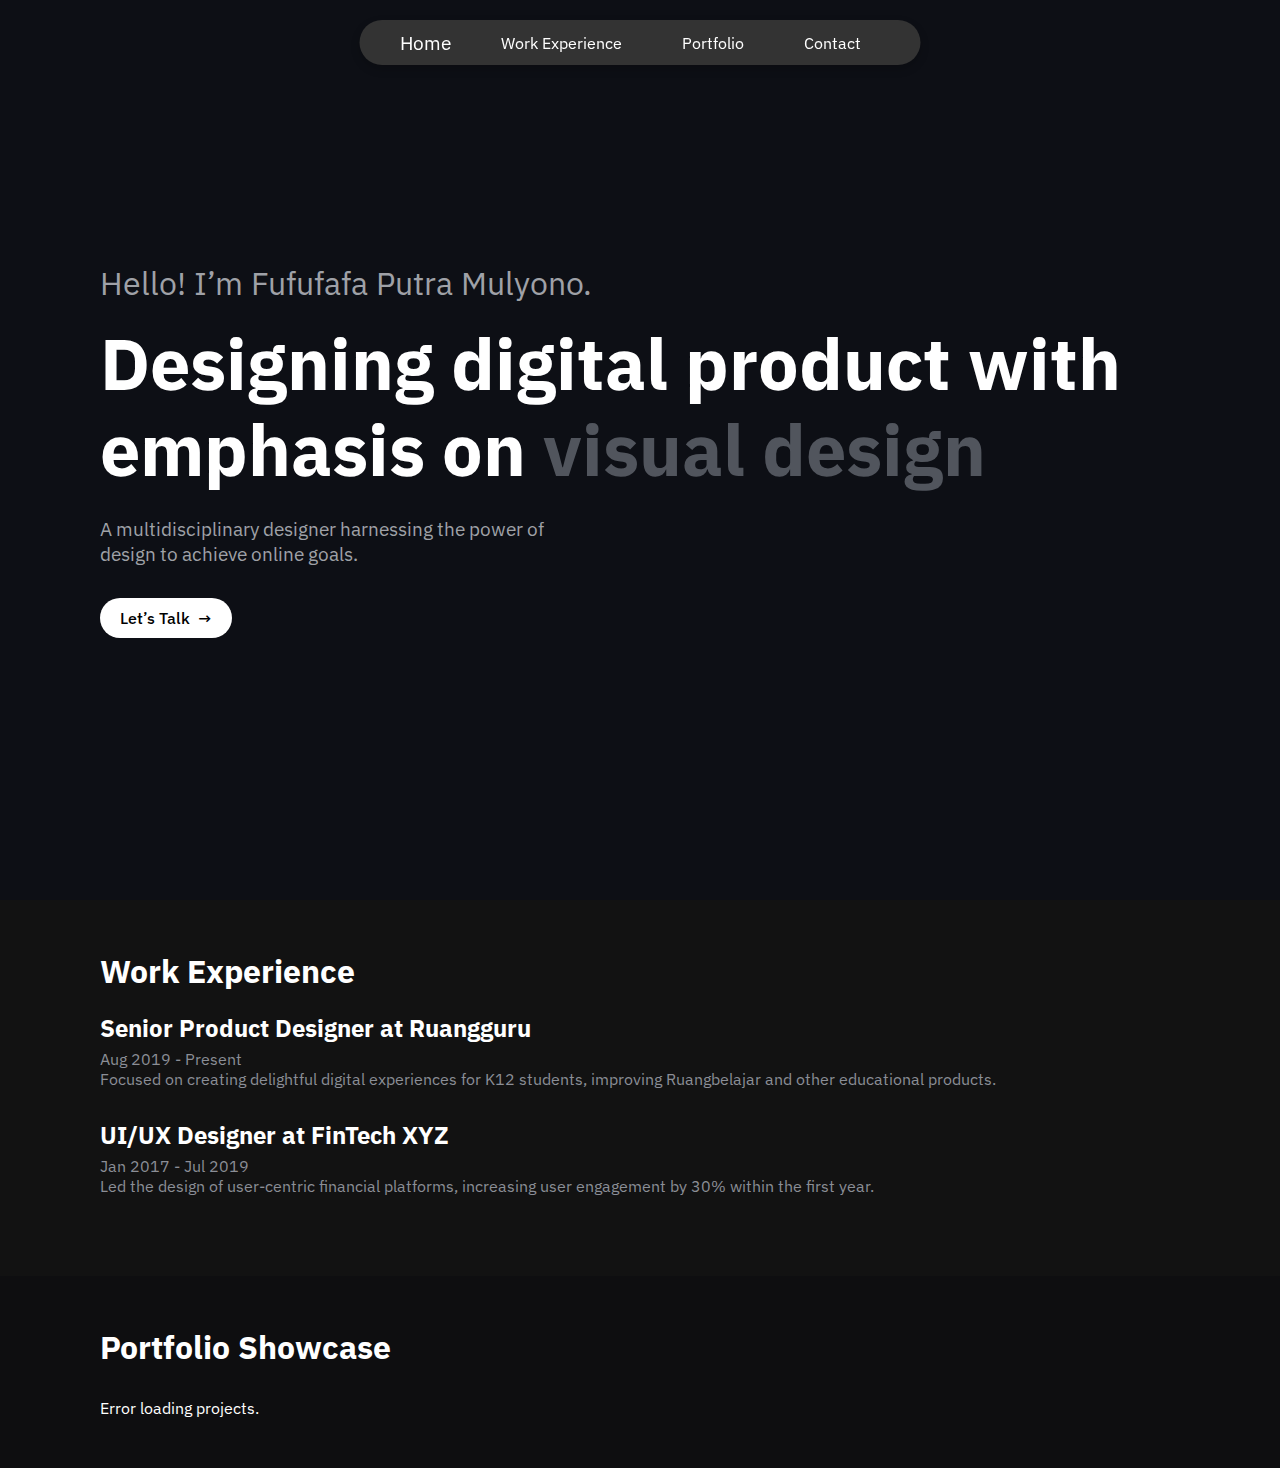
==== index.html @ 385e6059 "Restyle section" ====
<!DOCTYPE html>
<html lang="en">
<head>
    <meta charset="UTF-8">
    <meta name="viewport" content="width=device-width, initial-scale=1.0">
    <title>Designer Oligarki</title>
    <link rel="preconnect" href="https://fonts.googleapis.com">
    <link rel="preconnect" href="https://fonts.gstatic.com" crossorigin>
    <link href="https://fonts.googleapis.com/css2?family=IBM+Plex+Sans:wght@100;200;300;400;500;600;700&display=swap" rel="stylesheet">
    <link rel="stylesheet" href="style.css">
</head>
<body>
    <!-- Navbar -->
    <header>
        <nav class="navbar">
            <div class="logo">
                <a href="#hero" class="home-link">Home</a>
            </div>
            <ul class="nav-links">
                <li><a href="#work-experience">Work Experience</a></li>
                <li><a href="#portfolio">Portfolio</a></li>
                <li><a href="#contact">Contact</a></li>
            </ul>
        </nav>
    </header>
    <!-- Hero Section -->
    <section class="hero">
        <div class="hero-content">
            <h1>Hello! I’m Fufufafa Putra Mulyono.</h1> <!-- Ganti dengan nama kamu -->
            <h2>Designing digital product with emphasis on <span>visual design</span></h2>
            <p>A multidisciplinary designer harnessing the power of design to achieve online goals.</p>
            <a href="#contact" class="btn">Let’s Talk <span>→</span></a>
        </div>
    </section>

    <!-- Work Experience Section -->
    <section id="work-experience" class="work-experience">
        <h2>Work Experience</h2>
        <div class="experience">
            <h3>Senior Product Designer at Ruangguru</h3>
            <p>Aug 2019 - Present</p>
            <p>Focused on creating delightful digital experiences for K12 students, improving Ruangbelajar and other educational products.</p>
        </div>
        <div class="experience">
            <h3>UI/UX Designer at FinTech XYZ</h3>
            <p>Jan 2017 - Jul 2019</p>
            <p>Led the design of user-centric financial platforms, increasing user engagement by 30% within the first year.</p>
        </div>
    </section>

    <!-- Portfolio Showcase Section -->
    <section id="portfolio" class="portfolio">
        <h2>Portfolio Showcase</h2>
        <div id="portfolio-items" class="portfolio-items">
            <p>Loading projects...</p>
        </div>
    </section>

    <script src="script.js"></script>
</body>
</html>
---- style.css ----
* {
    margin: 0;
    padding: 0;
    box-sizing: border-box;
}

body {
    font-family: 'IBM Plex Sans', sans-serif;
    background-color: #0e0e10;
    color: #fff;
    overflow-x: hidden;
}

/* Hero Section */
.hero {
    height: 100vh;
    display: flex;
    justify-content: center;
    align-items: center;
    text-align: left;
    padding: 0 100px;
    background-color: #0d0f15; /* Background warna solid */
    position: relative;
    overflow: hidden; /* Pastikan tidak ada overflow yang tidak perlu */
}

.hero-content {
    max-width: 1200px;
    z-index: 1;
}

.hero-content h1 {
    font-size: 2rem; /* Ukuran teks yang lebih kecil */
    color: #9fa1a7;  /* Warna abu-abu terang untuk teks "Hello! I’m Ivan." */
    font-weight: 400;
    margin-bottom: 1rem;
}

.hero-content h2 {
    font-size: 4.5rem; /* Ukuran besar untuk judul utama */
    font-weight: 700;
    margin-bottom: 1.5rem;
    line-height: 1.2;
    color: #ffffff; /* Warna putih untuk judul utama */
}

.hero-content h2 span {
    color: #51555d; /* Warna abu-abu gelap untuk bagian "visual design" */
}

.hero-content p {
    font-size: 1.2rem;
    color: #9fa1a7; /* Warna abu-abu terang untuk deskripsi */
    margin-bottom: 2rem;
    max-width: 500px;
}

.hero-content .btn {
    padding: 10px 20px;
    background-color: #fff;
    color: #000;
    border-radius: 50px;
    display: inline-flex;
    align-items: center;
    font-size: 1rem;
    font-weight: 500;
    text-decoration: none;
    transition: background-color 0.3s ease, color 0.3s ease;
}

.hero-content .btn:hover {
    background-color: #e6e6e6;
}

.hero-content .btn span {
    margin-left: 0.5rem;
}

/* Navbar */
.navbar {
    display: flex;
    justify-content: center;
    align-items: center;
    padding: 10px 40px;
    background-color: #333333; /* Ubah warna capsule menjadi dark grey */
    position: fixed;
    width: fit-content;
    top: 20px;
    left: 50%;
    transform: translateX(-50%);
    border-radius: 50px;
    z-index: 100;
    transition: all 0.3s ease;
    box-shadow: 0px 4px 10px rgba(0, 0, 0, 0.2);
}

.logo a {
    color: #ffffff;
    text-decoration: none;
    font-size: 1.2rem;
    margin-right: 30px;
}

.nav-links {
    list-style: none;
    display: flex;
    gap: 20px;
}

.nav-links li {
    display: inline;
}

.nav-links a {
    color: #ffffff;
    text-decoration: none;
    font-size: 1rem;
    padding: 10px 20px;
    border-radius: 50px;
    transition: color 0.3s ease, background-color 0.3s ease;
}

.nav-links a:hover {
    background-color: #ffffff;
    color: #000000;
}

/* Style for active nav-link */
.nav-links a.active {
    background-color: #ffffff;
    color: #000000;
}

/* Sticky Navbar */
.sticky {
    background-color: #444444; /* Ubah warna capsule saat sticky */
    padding: 10px 60px;
    box-shadow: 0px 4px 12px rgba(0, 0, 0, 0.3);
}

/* Section spacing */
section {
    padding-top: 100px;
}

/* Responsive Navbar */
@media (max-width: 768px) {
    .navbar {
        padding: 10px 20px;
        flex-direction: column;
    }

    .nav-links {
        flex-direction: column;
        gap: 10px;
    }
}

/* Responsive */
@media (max-width: 768px) {
    .hero {
        padding: 0 20px;
    }

    .hero-content h2 {
        font-size: 3rem; /* Ukuran lebih kecil di layar mobile */
    }

    .hero-content h1 {
        font-size: 1.5rem;
    }

    .hero-content p {
        font-size: 1rem;
    }
}

/* Work Experience */
.work-experience {
    padding: 50px 100px;
    background-color: #121212;
}

.work-experience h2 {
    font-size: 2rem;
    margin-bottom: 20px;
}

.experience {
    margin-bottom: 30px;
}

.experience h3 {
    font-size: 1.5rem;
    margin-bottom: 5px;
}

.experience p {
    color: #8b8e96;
}

/* Portfolio Section */
.portfolio {
    padding: 50px 100px;
    background-color: #0e0e10;
}

.portfolio h2 {
    font-size: 2rem;
    margin-bottom: 30px;
    color: #fff;
}

.portfolio-items {
    display: grid;
    grid-template-columns: repeat(auto-fit, minmax(300px, 1fr));
    grid-gap: 30px;
    margin-top: 20px;
}

.portfolio-item {
    background-color: #1a1a1d;
    padding: 20px;
    border-radius: 10px;
    box-shadow: 0 4px 8px rgba(0, 0, 0, 0.2);
    text-align: left;
    transition: transform 0.3s ease;
}

.portfolio-item img {
    max-width: 100%;
    border-radius: 10px;
    margin-bottom: 20px;
}

.portfolio-item h3 {
    font-size: 1.5rem;
    color: #fff;
    margin-bottom: 10px;
}

.portfolio-item p {
    color: #8b8e96;
    margin-bottom: 20px;
}

.portfolio-item .btn {
    display: inline-block;
    padding: 10px 20px;
    background-color: #fff;
    color: #000;
    border-radius: 50px;
    font-size: 1rem;
    font-weight: 500;
    text-decoration: none;
    transition: background-color 0.3s ease;
}

.portfolio-item .btn:hover {
    background-color: #e6e6e6;
}

/* Hover Effect */
.portfolio-item:hover {
    transform: scale(1.05);
}
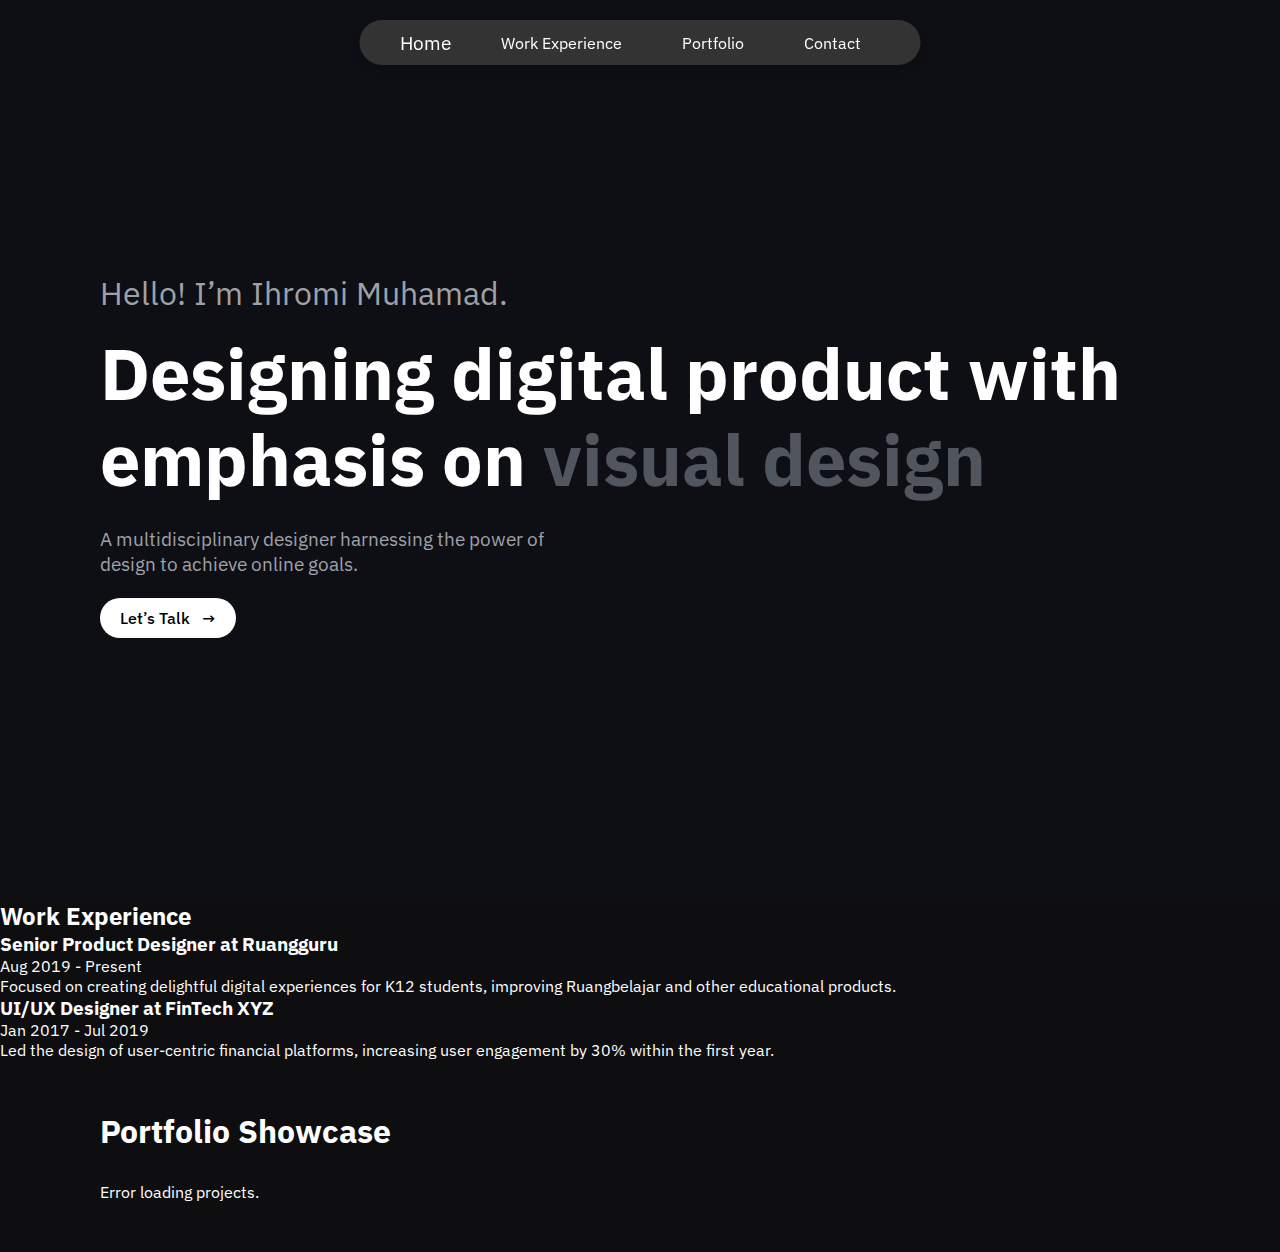
==== commit 2897781d: "Update new page" ====
--- a/index.html
+++ b/index.html
@@ -3,7 +3,7 @@
 <head>
     <meta charset="UTF-8">
     <meta name="viewport" content="width=device-width, initial-scale=1.0">
-    <title>Designer Oligarki</title>
+    <title>Ihromi Design Portfolio</title>
     <link rel="preconnect" href="https://fonts.googleapis.com">
     <link rel="preconnect" href="https://fonts.gstatic.com" crossorigin>
     <link href="https://fonts.googleapis.com/css2?family=IBM+Plex+Sans:wght@100;200;300;400;500;600;700&display=swap" rel="stylesheet">
@@ -26,7 +26,7 @@
     <!-- Hero Section -->
     <section class="hero">
         <div class="hero-content">
-            <h1>Hello! I’m Fufufafa Putra Mulyono.</h1> <!-- Ganti dengan nama kamu -->
+            <h1>Hello! I’m Ihromi Muhamad.</h1>
             <h2>Designing digital product with emphasis on <span>visual design</span></h2>
             <p>A multidisciplinary designer harnessing the power of design to achieve online goals.</p>
             <a href="#contact" class="btn">Let’s Talk <span>→</span></a>
@@ -58,4 +58,4 @@
 
     <script src="script.js"></script>
 </body>
-</html>
+</html>--- a/style.css
+++ b/style.css
@@ -19,9 +19,9 @@
     align-items: center;
     text-align: left;
     padding: 0 100px;
-    background-color: #0d0f15; /* Background warna solid */
+    background-color: #0d0f15;
     position: relative;
-    overflow: hidden; /* Pastikan tidak ada overflow yang tidak perlu */
+    overflow: hidden;
 }
 
 .hero-content {
@@ -30,27 +30,27 @@
 }
 
 .hero-content h1 {
-    font-size: 2rem; /* Ukuran teks yang lebih kecil */
-    color: #9fa1a7;  /* Warna abu-abu terang untuk teks "Hello! I’m Ivan." */
+    font-size: 2rem;
+    color: #9fa1a7;
     font-weight: 400;
     margin-bottom: 1rem;
 }
 
 .hero-content h2 {
-    font-size: 4.5rem; /* Ukuran besar untuk judul utama */
+    font-size: 4.5rem;
     font-weight: 700;
     margin-bottom: 1.5rem;
     line-height: 1.2;
-    color: #ffffff; /* Warna putih untuk judul utama */
+    color: #ffffff;
 }
 
 .hero-content h2 span {
-    color: #51555d; /* Warna abu-abu gelap untuk bagian "visual design" */
+    color: #51555d;
 }
 
 .hero-content p {
     font-size: 1.2rem;
-    color: #9fa1a7; /* Warna abu-abu terang untuk deskripsi */
+    color: #9fa1a7;
     margin-bottom: 2rem;
     max-width: 500px;
 }
@@ -60,12 +60,9 @@
     background-color: #fff;
     color: #000;
     border-radius: 50px;
-    display: inline-flex;
-    align-items: center;
     font-size: 1rem;
     font-weight: 500;
     text-decoration: none;
-    transition: background-color 0.3s ease, color 0.3s ease;
 }
 
 .hero-content .btn:hover {
@@ -82,7 +79,7 @@
     justify-content: center;
     align-items: center;
     padding: 10px 40px;
-    background-color: #333333; /* Ubah warna capsule menjadi dark grey */
+    background-color: #333333;
     position: fixed;
     width: fit-content;
     top: 20px;
@@ -107,96 +104,17 @@
     gap: 20px;
 }
 
-.nav-links li {
-    display: inline;
-}
-
 .nav-links a {
     color: #ffffff;
     text-decoration: none;
     font-size: 1rem;
     padding: 10px 20px;
     border-radius: 50px;
-    transition: color 0.3s ease, background-color 0.3s ease;
 }
 
 .nav-links a:hover {
     background-color: #ffffff;
     color: #000000;
-}
-
-/* Style for active nav-link */
-.nav-links a.active {
-    background-color: #ffffff;
-    color: #000000;
-}
-
-/* Sticky Navbar */
-.sticky {
-    background-color: #444444; /* Ubah warna capsule saat sticky */
-    padding: 10px 60px;
-    box-shadow: 0px 4px 12px rgba(0, 0, 0, 0.3);
-}
-
-/* Section spacing */
-section {
-    padding-top: 100px;
-}
-
-/* Responsive Navbar */
-@media (max-width: 768px) {
-    .navbar {
-        padding: 10px 20px;
-        flex-direction: column;
-    }
-
-    .nav-links {
-        flex-direction: column;
-        gap: 10px;
-    }
-}
-
-/* Responsive */
-@media (max-width: 768px) {
-    .hero {
-        padding: 0 20px;
-    }
-
-    .hero-content h2 {
-        font-size: 3rem; /* Ukuran lebih kecil di layar mobile */
-    }
-
-    .hero-content h1 {
-        font-size: 1.5rem;
-    }
-
-    .hero-content p {
-        font-size: 1rem;
-    }
-}
-
-/* Work Experience */
-.work-experience {
-    padding: 50px 100px;
-    background-color: #121212;
-}
-
-.work-experience h2 {
-    font-size: 2rem;
-    margin-bottom: 20px;
-}
-
-.experience {
-    margin-bottom: 30px;
-}
-
-.experience h3 {
-    font-size: 1.5rem;
-    margin-bottom: 5px;
-}
-
-.experience p {
-    color: #8b8e96;
 }
 
 /* Portfolio Section */
@@ -227,6 +145,10 @@
     transition: transform 0.3s ease;
 }
 
+.portfolio-item:hover {
+    transform: scale(1.05);
+}
+
 .portfolio-item img {
     max-width: 100%;
     border-radius: 10px;
@@ -245,22 +167,32 @@
 }
 
 .portfolio-item .btn {
-    display: inline-block;
     padding: 10px 20px;
     background-color: #fff;
     color: #000;
     border-radius: 50px;
     font-size: 1rem;
-    font-weight: 500;
-    text-decoration: none;
-    transition: background-color 0.3s ease;
 }
 
-.portfolio-item .btn:hover {
-    background-color: #e6e6e6;
+/* Project Detail Section (Tambahan) */
+.project-detail {
+    padding: 50px 100px;
+    background-color: #0e0e10;
+    color: #fff;
 }
 
-/* Hover Effect */
-.portfolio-item:hover {
-    transform: scale(1.05);
+.project-detail h2 {
+    font-size: 2.5rem;
+    margin-bottom: 20px;
+}
+
+.project-detail img {
+    max-width: 100%;
+    border-radius: 10px;
+    margin-bottom: 20px;
+}
+
+.project-detail p {
+    color: #8b8e96;
+    font-size: 1.2rem;
 }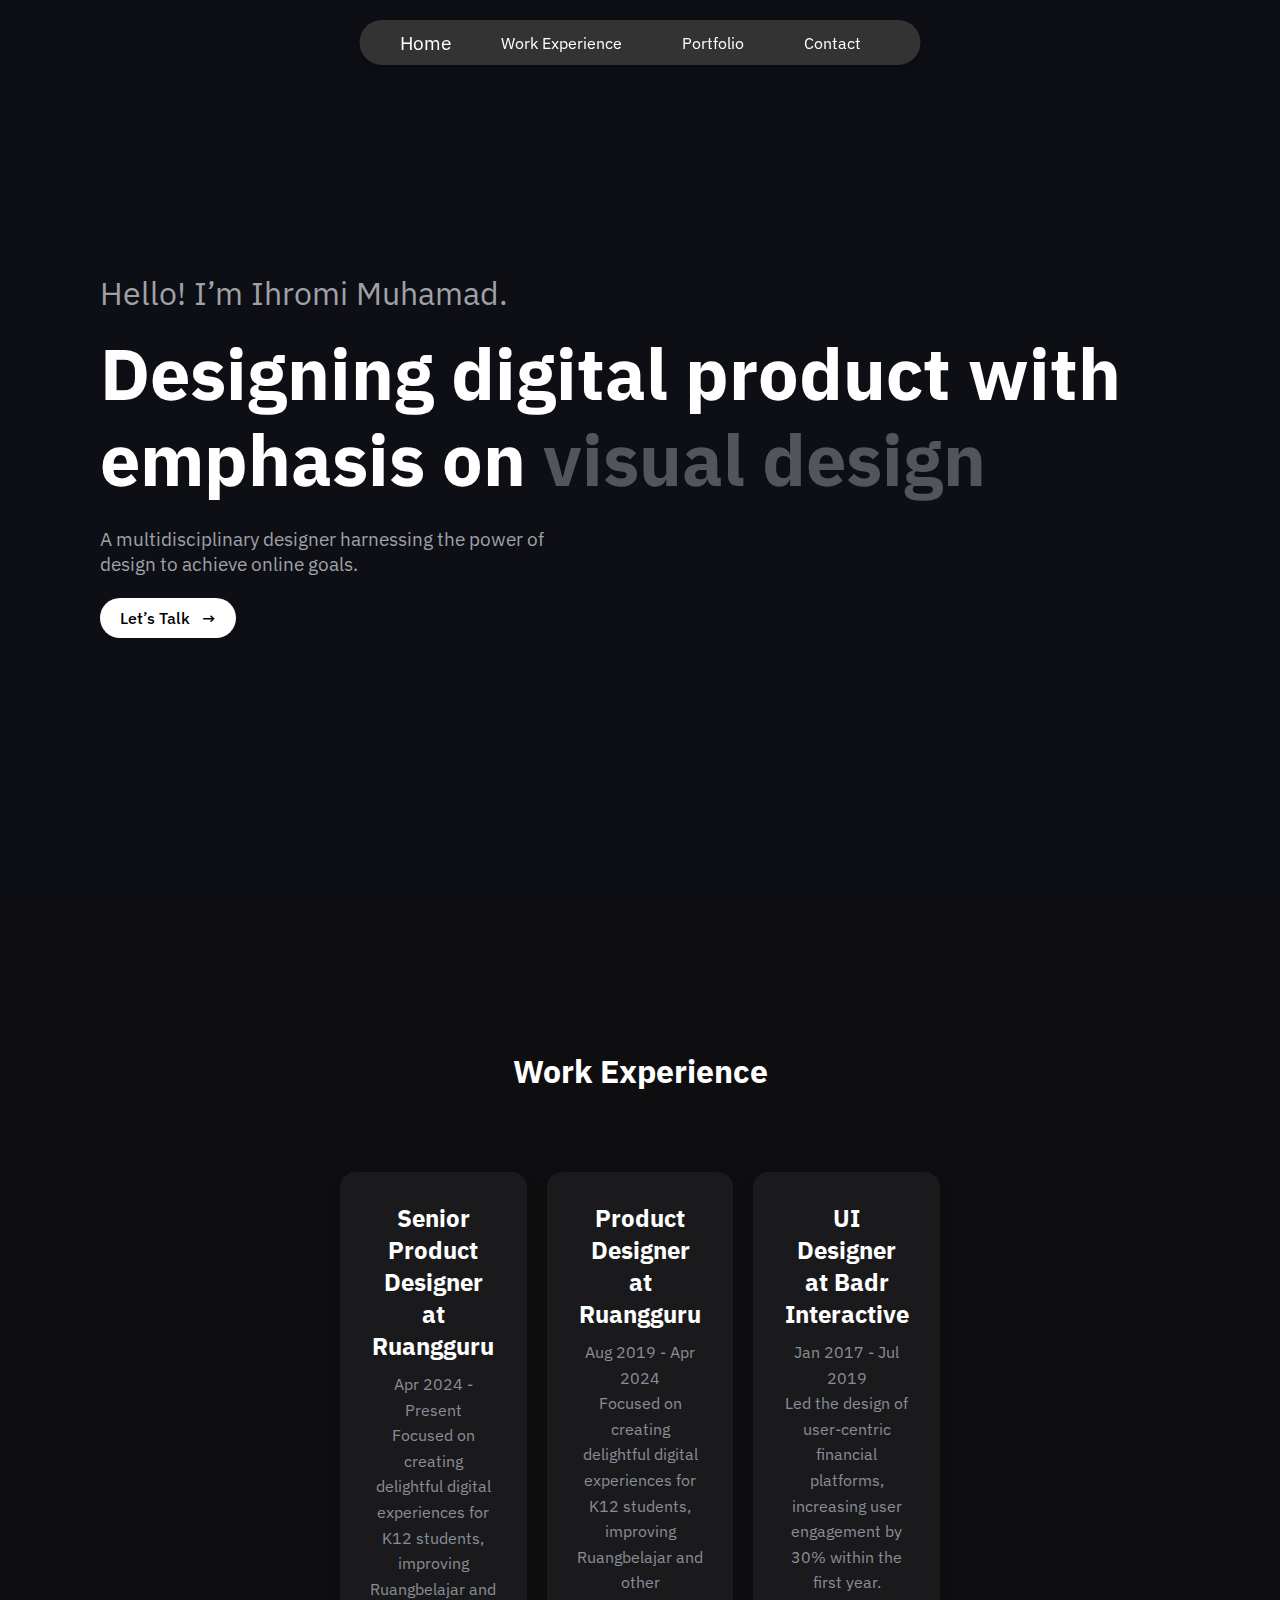
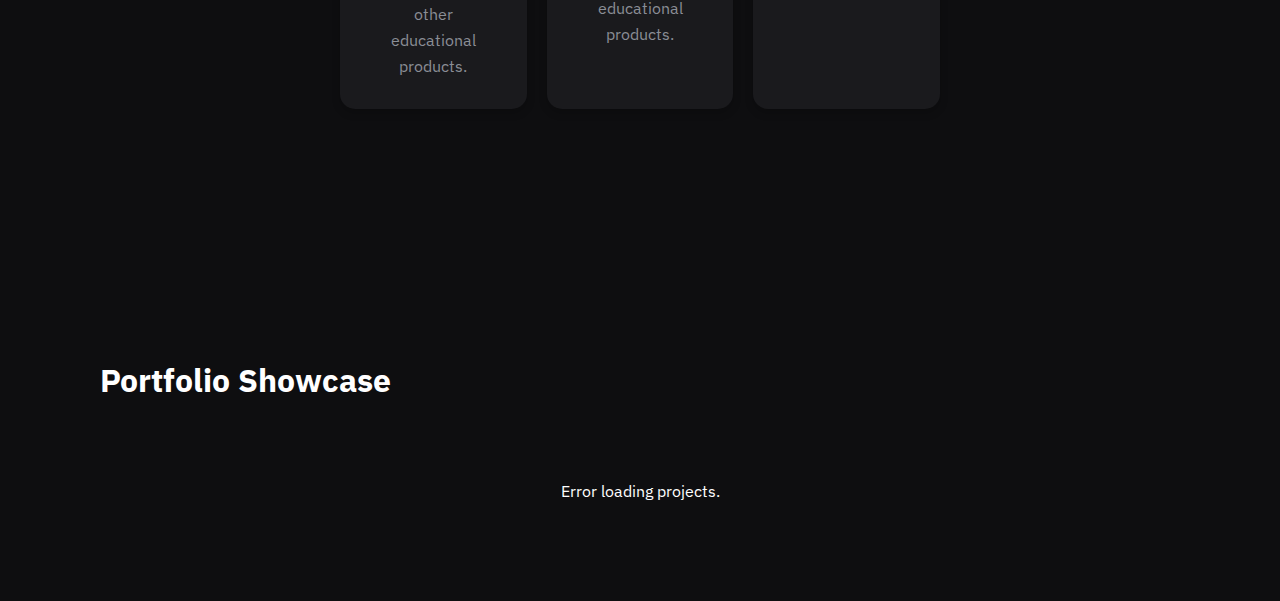
==== commit 94c826b3: "Update card experience" ====
--- a/index.html
+++ b/index.html
@@ -36,15 +36,23 @@
     <!-- Work Experience Section -->
     <section id="work-experience" class="work-experience">
         <h2>Work Experience</h2>
-        <div class="experience">
-            <h3>Senior Product Designer at Ruangguru</h3>
-            <p>Aug 2019 - Present</p>
-            <p>Focused on creating delightful digital experiences for K12 students, improving Ruangbelajar and other educational products.</p>
-        </div>
-        <div class="experience">
-            <h3>UI/UX Designer at FinTech XYZ</h3>
-            <p>Jan 2017 - Jul 2019</p>
-            <p>Led the design of user-centric financial platforms, increasing user engagement by 30% within the first year.</p>
+        <div class="experience-cards">
+            <div class="card">
+                <h3>Senior Product Designer at Ruangguru</h3>
+                <p class="experience-time">Apr 2024 - Present</p>
+                <p>Focused on creating delightful digital experiences for K12 students, improving Ruangbelajar and other educational products.</p>
+            </div>
+            <div class="card">
+                <h3>Product Designer at Ruangguru</h3>
+                <p class="experience-time">Aug 2019 - Apr 2024</p>
+                <p>Focused on creating delightful digital experiences for K12 students, improving Ruangbelajar and other educational products.</p>
+            </div>
+            <div class="card">
+                <h3>UI Designer at Badr Interactive</h3>
+                <p class="experience-time">Jan 2017 - Jul 2019</p>
+                <p>Led the design of user-centric financial platforms, increasing user engagement by 30% within the first year.</p>
+            </div>
+            <!-- Card lainnya bisa ditambahkan dengan struktur serupa -->
         </div>
     </section>
 
--- a/style.css
+++ b/style.css
@@ -1,3 +1,14 @@
+:root {
+    --primary-color: #0e0e10;
+    --secondary-color: #1a1a1d;
+    --text-color: #fff;
+    --accent-color: #9fa1a7;
+    --muted-text-color: #8b8e96;
+    --highlight-color: #51555d;
+    --box-shadow: rgba(0, 0, 0, 0.2);
+}
+
+/* Global Reset */
 * {
     margin: 0;
     padding: 0;
@@ -6,8 +17,8 @@
 
 body {
     font-family: 'IBM Plex Sans', sans-serif;
-    background-color: #0e0e10;
-    color: #fff;
+    background-color: var(--primary-color);
+    color: var(--text-color);
     overflow-x: hidden;
 }
 
@@ -17,11 +28,9 @@
     display: flex;
     justify-content: center;
     align-items: center;
-    text-align: left;
     padding: 0 100px;
     background-color: #0d0f15;
     position: relative;
-    overflow: hidden;
 }
 
 .hero-content {
@@ -31,7 +40,7 @@
 
 .hero-content h1 {
     font-size: 2rem;
-    color: #9fa1a7;
+    color: var(--accent-color);
     font-weight: 400;
     margin-bottom: 1rem;
 }
@@ -41,16 +50,16 @@
     font-weight: 700;
     margin-bottom: 1.5rem;
     line-height: 1.2;
-    color: #ffffff;
+    color: var(--text-color);
 }
 
 .hero-content h2 span {
-    color: #51555d;
+    color: var(--highlight-color);
 }
 
 .hero-content p {
     font-size: 1.2rem;
-    color: #9fa1a7;
+    color: var(--accent-color);
     margin-bottom: 2rem;
     max-width: 500px;
 }
@@ -73,7 +82,7 @@
     margin-left: 0.5rem;
 }
 
-/* Navbar */
+/* Navbar Styles */
 .navbar {
     display: flex;
     justify-content: center;
@@ -88,11 +97,11 @@
     border-radius: 50px;
     z-index: 100;
     transition: all 0.3s ease;
-    box-shadow: 0px 4px 10px rgba(0, 0, 0, 0.2);
+    box-shadow: 0px 4px 10px var(--box-shadow);
 }
 
 .logo a {
-    color: #ffffff;
+    color: var(--text-color);
     text-decoration: none;
     font-size: 1.2rem;
     margin-right: 30px;
@@ -105,7 +114,7 @@
 }
 
 .nav-links a {
-    color: #ffffff;
+    color: var(--text-color);
     text-decoration: none;
     font-size: 1rem;
     padding: 10px 20px;
@@ -117,52 +126,143 @@
     color: #000000;
 }
 
+/* Work Experience Section */
+.work-experience {
+    padding: 50px 100px;
+    background-color: var(--primary-color);
+    margin: 100px 0;
+    max-width: 1000px;
+    margin-left: auto;
+    margin-right: auto;
+    text-align: center;
+}
+
+.work-experience h2 {
+    font-size: 2rem;
+    margin-bottom: 30px;
+    color: var(--text-color);
+}
+
+.experience {
+    background-color: var(--secondary-color);
+    padding: 24px;
+    border-radius: 10px;
+    box-shadow: 0 4px 8px var(--box-shadow);
+    position: relative;
+    margin-bottom: 50px;
+    display: block;
+    max-width: 900px;
+    margin-left: auto;
+    margin-right: auto;
+}
+
+.experience h3 {
+    font-size: 1.5rem;
+    color: var(--text-color);
+    margin-bottom: 10px;
+}
+
+.experience p {
+    color: var(--muted-text-color);
+    margin-bottom: 10px;
+}
+
+/* Timeline Styling */
+.experience::before {
+    content: '';
+    width: 12px;
+    height: 12px;
+    border-radius: 50%;
+    background-color: var(--text-color);
+    position: absolute;
+    left: -25px;
+    top: 20px;
+}
+
+.experience::after {
+    content: '';
+    position: absolute;
+    width: 2px;
+    height: calc(100% + 30px);
+    background-color: var(--text-color);
+    left: -19px;
+    top: 40px;
+}
+
+.experience:last-child::after {
+    display: none;
+}
+
+/* Card and Portfolio Item Styles */
+.card, .portfolio-item {
+    background-color: var(--secondary-color);
+    padding: 30px;
+    border-radius: 15px;
+    box-shadow: 0 4px 8px var(--box-shadow);
+    transition: transform 0.3s ease, box-shadow 0.3s ease;
+}
+
+.card:hover, .portfolio-item:hover {
+    transform: translateY(-10px);
+    box-shadow: 0 6px 20px var(--box-shadow);
+}
+
+.card h3, .portfolio-item h3 {
+    font-size: 1.5rem;
+    color: var(--text-color);
+    margin-bottom: 10px;
+}
+
+.card p, .portfolio-item p {
+    color: var(--muted-text-color);
+    line-height: 1.6;
+}
+
+/* Experience Cards and Portfolio Grid */
+.experience-cards, .portfolio-items {
+    display: flex;
+    flex-wrap: wrap;
+    gap: 20px;
+    justify-content: center;
+    padding: 50px 100px;
+}
+
+.card, .portfolio-item {
+    flex: 1 1 calc(33.333% - 40px);
+    max-width: 300px;
+}
+
+/* Responsive adjustments */
+@media (max-width: 1200px) {
+    .card, .portfolio-item {
+        flex: 1 1 calc(50% - 40px); /* 2 kolom di layar menengah */
+    }
+}
+
+@media (max-width: 768px) {
+    .card, .portfolio-item {
+        flex: 1 1 100%; /* 1 kolom di layar kecil */
+    }
+    .experience-cards, .portfolio-items {
+        padding: 20px;
+    }
+}
+
 /* Portfolio Section */
 .portfolio {
     padding: 50px 100px;
-    background-color: #0e0e10;
+    background-color: var(--primary-color);
 }
 
 .portfolio h2 {
     font-size: 2rem;
     margin-bottom: 30px;
-    color: #fff;
-}
-
-.portfolio-items {
-    display: grid;
-    grid-template-columns: repeat(auto-fit, minmax(300px, 1fr));
-    grid-gap: 30px;
-    margin-top: 20px;
-}
-
-.portfolio-item {
-    background-color: #1a1a1d;
-    padding: 20px;
-    border-radius: 10px;
-    box-shadow: 0 4px 8px rgba(0, 0, 0, 0.2);
-    text-align: left;
-    transition: transform 0.3s ease;
-}
-
-.portfolio-item:hover {
-    transform: scale(1.05);
+    color: var(--text-color);
 }
 
 .portfolio-item img {
     max-width: 100%;
     border-radius: 10px;
-    margin-bottom: 20px;
-}
-
-.portfolio-item h3 {
-    font-size: 1.5rem;
-    color: #fff;
-    margin-bottom: 10px;
-}
-
-.portfolio-item p {
-    color: #8b8e96;
     margin-bottom: 20px;
 }
 
@@ -174,25 +274,40 @@
     font-size: 1rem;
 }
 
-/* Project Detail Section (Tambahan) */
+/* Project Detail Section */
 .project-detail {
     padding: 50px 100px;
-    background-color: #0e0e10;
-    color: #fff;
-}
-
-.project-detail h2 {
-    font-size: 2.5rem;
-    margin-bottom: 20px;
-}
-
-.project-detail img {
+    background-color: var(--primary-color);
+    color: var(--text-color);
+}
+
+.project-header img {
     max-width: 100%;
     border-radius: 10px;
     margin-bottom: 20px;
 }
 
-.project-detail p {
-    color: #8b8e96;
+.project-header h2 {
+    font-size: 2.5rem;
+    margin-bottom: 10px;
+}
+
+.project-header p {
+    color: var(--muted-text-color);
     font-size: 1.2rem;
+}
+
+.project-body {
+    margin-top: 30px;
+}
+
+.project-body h3 {
+    font-size: 2rem;
+    margin-bottom: 20px;
+}
+
+.project-body p {
+    color: #d3d3d3;
+    font-size: 1.2rem;
+    line-height: 1.6;
 }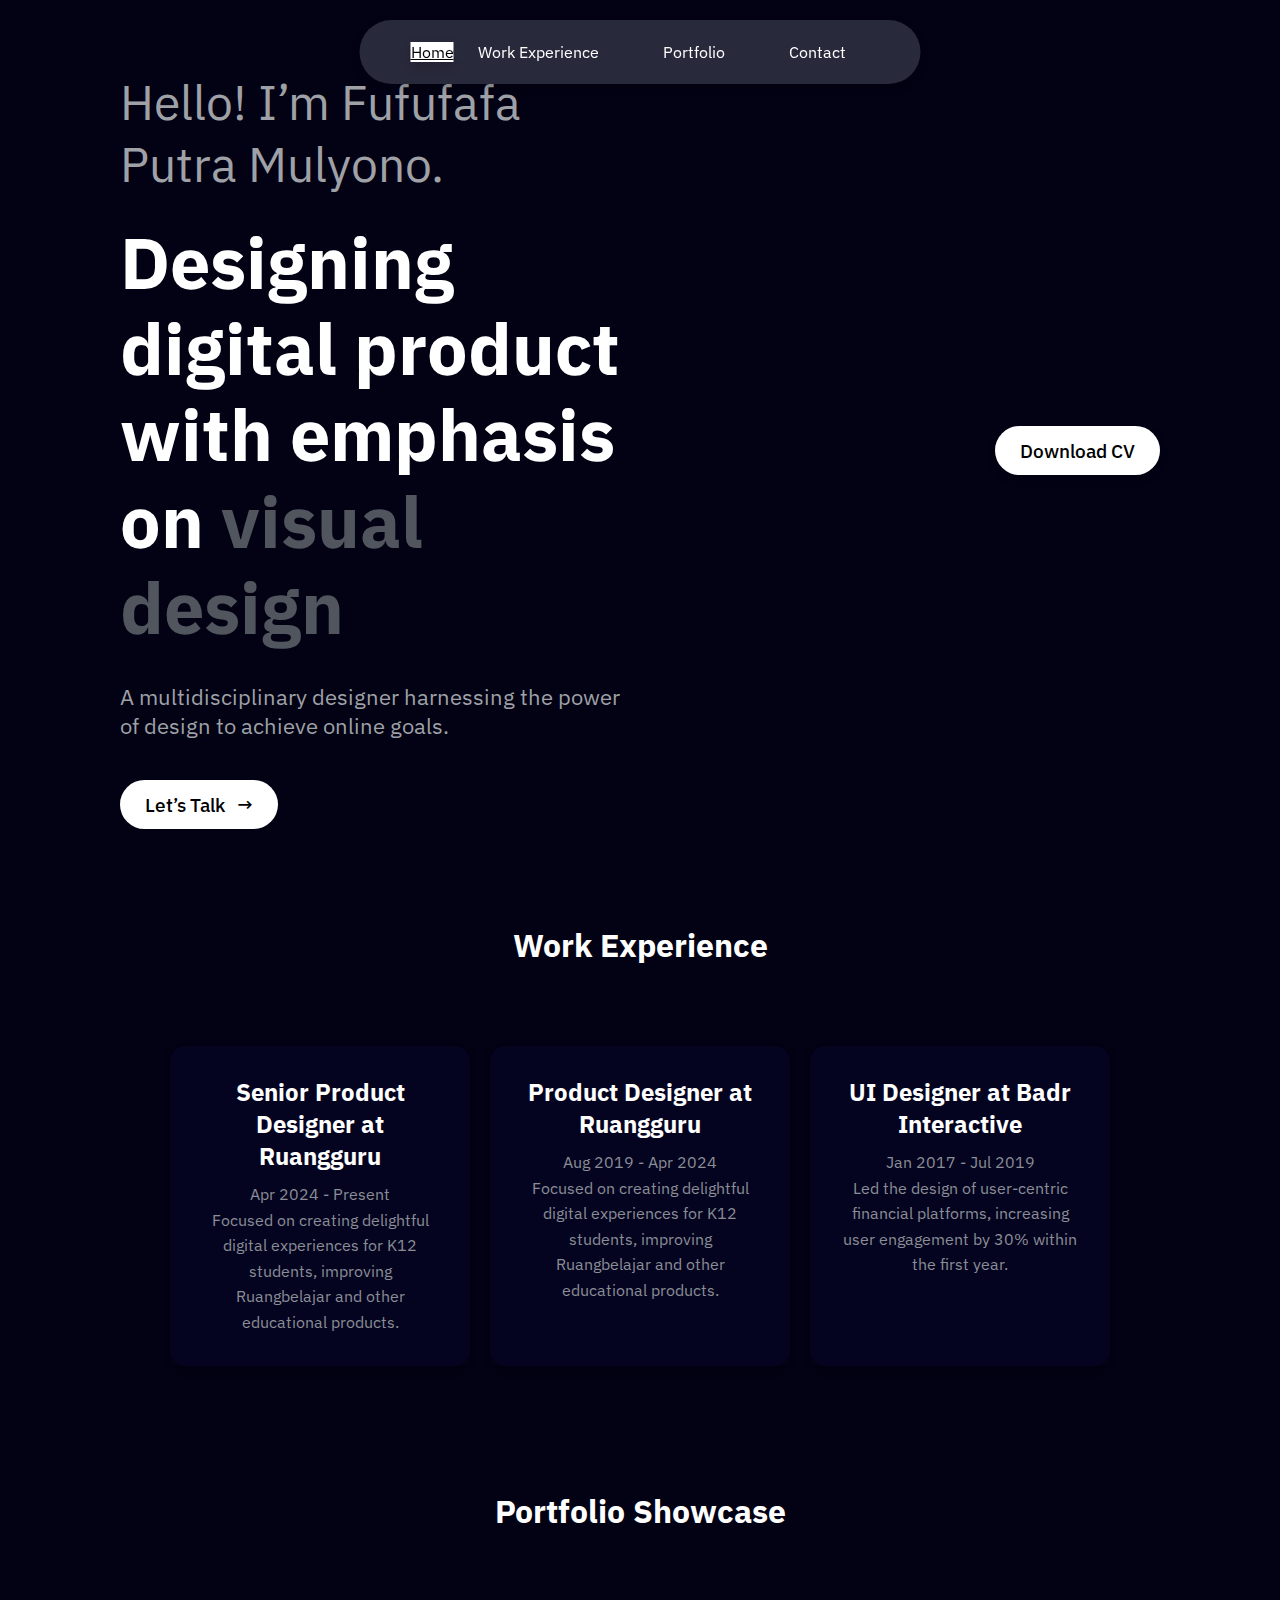
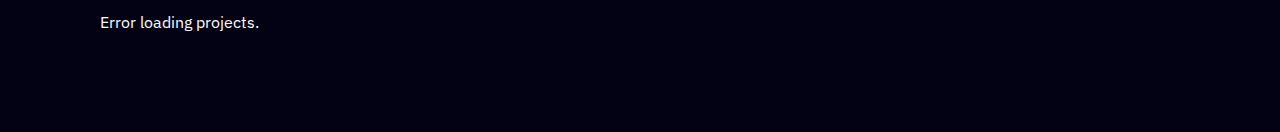
==== commit 844a9acd: "Update capsule and style" ====
--- a/index.html
+++ b/index.html
@@ -26,10 +26,13 @@
     <!-- Hero Section -->
     <section class="hero">
         <div class="hero-content">
-            <h1>Hello! I’m Ihromi Muhamad.</h1>
+            <h1>Hello! I’m Fufufafa Putra Mulyono.</h1>
             <h2>Designing digital product with emphasis on <span>visual design</span></h2>
             <p>A multidisciplinary designer harnessing the power of design to achieve online goals.</p>
             <a href="#contact" class="btn">Let’s Talk <span>→</span></a>
+        </div>
+        <div class="hero-cv">
+            <a href="path-to-cv.pdf" class="download-cv-btn">Download CV</a>
         </div>
     </section>
 
--- a/style.css
+++ b/style.css
@@ -1,5 +1,5 @@
 :root {
-    --primary-color: #0e0e10;
+    --primary-color: #020214; /* Ubah main color atau background utama menjadi #020214 */
     --secondary-color: #1a1a1d;
     --text-color: #fff;
     --accent-color: #9fa1a7;
@@ -17,38 +17,99 @@
 
 body {
     font-family: 'IBM Plex Sans', sans-serif;
-    background-color: var(--primary-color);
+    background-color: var(--primary-color); /* Background utama berubah menjadi #020214 */
     color: var(--text-color);
     overflow-x: hidden;
+}
+
+/* Tambahan untuk membatasi lebar maksimal */
+.container {
+    max-width: 1200px; /* Batasi lebar maksimal */
+    margin: 0 auto; /* Pusatkan konten */
+    padding: 0 20px; /* Tambahkan sedikit padding di kiri dan kanan */
+}
+
+/* Navbar Styles */
+.navbar {
+    display: flex;
+    justify-content: center;
+    align-items: center;
+    background-color: #29293C;
+    position: fixed;
+    width: 561px;
+    height: 64px;
+    top: 20px;
+    left: 50%;
+    transform: translateX(-50%);
+    border-radius: 50px;
+    z-index: 100;
+    transition: all 0.3s ease;
+    box-shadow: 0px 4px 10px rgba(0, 0, 0, 0.2);
+}
+
+.nav-links {
+    list-style: none;
+    display: flex;
+    gap: 40px;
+    padding: 0 12px;
+    background-color: #29293C; /* Ubah warna dalam nav-links juga agar konsisten */
+    border-radius: 50px;
+}
+
+.nav-links a {
+    color: var(--text-color);
+    text-decoration: none;
+    font-size: 1rem;
+    padding: 12px;
+    border-radius: 50px;
+    background-color: transparent;
+    transition: background-color 0.3s ease, box-shadow 0.3s ease;
+}
+
+.nav-links a:hover {
+    background-color: var(--highlight-color);
+    color: #ffffff;
+    box-shadow: 0 6px 20px rgba(0, 0, 0, 0.2);
+}
+
+.home-link {
+    background-color: #ffffff;
+    color: #000000;
+    box-shadow: 0 4px 10px rgba(0, 0, 0, 0.2);
+}
+
+.home-link:hover {
+    background-color: #f0f0f0;
 }
 
 /* Hero Section */
 .hero {
     height: 100vh;
     display: flex;
-    justify-content: center;
+    justify-content: space-between;
     align-items: center;
-    padding: 0 100px;
-    background-color: #0d0f15;
+    padding: 0 120px;
+    background-color: var(--primary-color); /* Background hero section berubah menjadi #020214 */
     position: relative;
 }
 
 .hero-content {
-    max-width: 1200px;
+    max-width: 50%;
     z-index: 1;
+    text-align: left;
 }
 
 .hero-content h1 {
-    font-size: 2rem;
+    font-size: 3rem;
     color: var(--accent-color);
     font-weight: 400;
-    margin-bottom: 1rem;
+    margin-bottom: 1.5rem;
 }
 
 .hero-content h2 {
     font-size: 4.5rem;
     font-weight: 700;
-    margin-bottom: 1.5rem;
+    margin-bottom: 2rem;
     line-height: 1.2;
     color: var(--text-color);
 }
@@ -58,20 +119,21 @@
 }
 
 .hero-content p {
-    font-size: 1.2rem;
+    font-size: 1.4rem;
     color: var(--accent-color);
-    margin-bottom: 2rem;
-    max-width: 500px;
+    margin-bottom: 2.5rem;
+    max-width: 550px;
 }
 
 .hero-content .btn {
-    padding: 10px 20px;
+    padding: 12px 25px;
     background-color: #fff;
     color: #000;
     border-radius: 50px;
-    font-size: 1rem;
+    font-size: 1.2rem;
     font-weight: 500;
     text-decoration: none;
+    display: inline-block;
 }
 
 .hero-content .btn:hover {
@@ -82,56 +144,34 @@
     margin-left: 0.5rem;
 }
 
-/* Navbar Styles */
-.navbar {
-    display: flex;
+.hero-cv {
+    display: flex;
+    align-items: center;
     justify-content: center;
-    align-items: center;
-    padding: 10px 40px;
-    background-color: #333333;
-    position: fixed;
-    width: fit-content;
-    top: 20px;
-    left: 50%;
-    transform: translateX(-50%);
-    border-radius: 50px;
-    z-index: 100;
-    transition: all 0.3s ease;
-    box-shadow: 0px 4px 10px var(--box-shadow);
-}
-
-.logo a {
-    color: var(--text-color);
-    text-decoration: none;
-    font-size: 1.2rem;
-    margin-right: 30px;
-}
-
-.nav-links {
-    list-style: none;
-    display: flex;
-    gap: 20px;
-}
-
-.nav-links a {
-    color: var(--text-color);
-    text-decoration: none;
-    font-size: 1rem;
-    padding: 10px 20px;
-    border-radius: 50px;
-}
-
-.nav-links a:hover {
+}
+
+.download-cv-btn {
+    padding: 12px 25px;
     background-color: #ffffff;
     color: #000000;
+    border-radius: 50px;
+    font-size: 1.2rem;
+    font-weight: 500;
+    text-decoration: none;
+    box-shadow: 0 4px 8px rgba(0, 0, 0, 0.2);
+    transition: background-color 0.3s ease;
+}
+
+.download-cv-btn:hover {
+    background-color: #e6e6e6;
 }
 
 /* Work Experience Section */
 .work-experience {
-    padding: 50px 100px;
-    background-color: var(--primary-color);
-    margin: 100px 0;
-    max-width: 1000px;
+    padding: 0px 0px;
+    background-color: var(--primary-color); /* Background work experience berubah menjadi #020214 */
+    margin: 24px 0;
+    max-width: 1200px;
     margin-left: auto;
     margin-right: auto;
     text-align: center;
@@ -195,7 +235,7 @@
 
 /* Card and Portfolio Item Styles */
 .card, .portfolio-item {
-    background-color: var(--secondary-color);
+    background-color: #040420; /* Ubah background color menjadi #040420 */
     padding: 30px;
     border-radius: 15px;
     box-shadow: 0 4px 8px var(--box-shadow);
@@ -251,33 +291,68 @@
 /* Portfolio Section */
 .portfolio {
     padding: 50px 100px;
-    background-color: var(--primary-color);
+    background-color: var(--primary-color); /* Background portfolio berubah menjadi #020214 */
 }
 
 .portfolio h2 {
     font-size: 2rem;
     margin-bottom: 30px;
     color: var(--text-color);
-}
-
+    text-align: center;
+}
+
+/* Portfolio Items Flexbox */
+.portfolio-items {
+    display: flex;
+    flex-wrap: wrap; /* Agar item berbaris ke bawah jika tidak cukup ruang */
+    justify-content: space-between; /* Memberikan jarak antara item */
+    gap: 16px; /* Jarak antar item card */
+    padding: 50px 0;
+}
+
+/* Set flex basis and max width for portfolio-item */
+.portfolio-item {
+    flex: 1 1 calc(33.333% - 16px); /* Mengatur ukuran card menjadi 1/3 dari container, kurangi jarak antar card */
+    max-width: calc(33.333% - 16px); /* Menghindari card melebihi lebar maksimal */
+    background-color: var(--secondary-color);
+    padding: 20px;
+    border-radius: 10px;
+    box-shadow: 0 4px 8px var(--box-shadow);
+    transition: transform 0.3s ease, box-shadow 0.3s ease;
+}
+
+.portfolio-item:hover {
+    transform: translateY(-10px);
+    box-shadow: 0 6px 20px var(--box-shadow);
+}
+
+/* Gambar thumbnail */
 .portfolio-item img {
-    max-width: 100%;
+    width: 100%;
+    height: 200px; /* Membuat tinggi tetap untuk gambar */
+    object-fit: cover; /* Memastikan gambar tetap proporsional */
+    margin-bottom: 16px; /* Jarak antara gambar dan konten di bawahnya */
     border-radius: 10px;
-    margin-bottom: 20px;
-}
-
-.portfolio-item .btn {
-    padding: 10px 20px;
-    background-color: #fff;
-    color: #000;
-    border-radius: 50px;
+}
+
+/* Title */
+.portfolio-item h3 {
+    font-size: 1.5rem;
+    color: var(--text-color);
+    margin-bottom: 10px;
+}
+
+/* Deskripsi */
+.portfolio-item p {
+    color: var(--muted-text-color);
     font-size: 1rem;
+    line-height: 1.6;
 }
 
 /* Project Detail Section */
 .project-detail {
     padding: 50px 100px;
-    background-color: var(--primary-color);
+    background-color: var(--primary-color); /* Background project detail berubah menjadi #020214 */
     color: var(--text-color);
 }
 
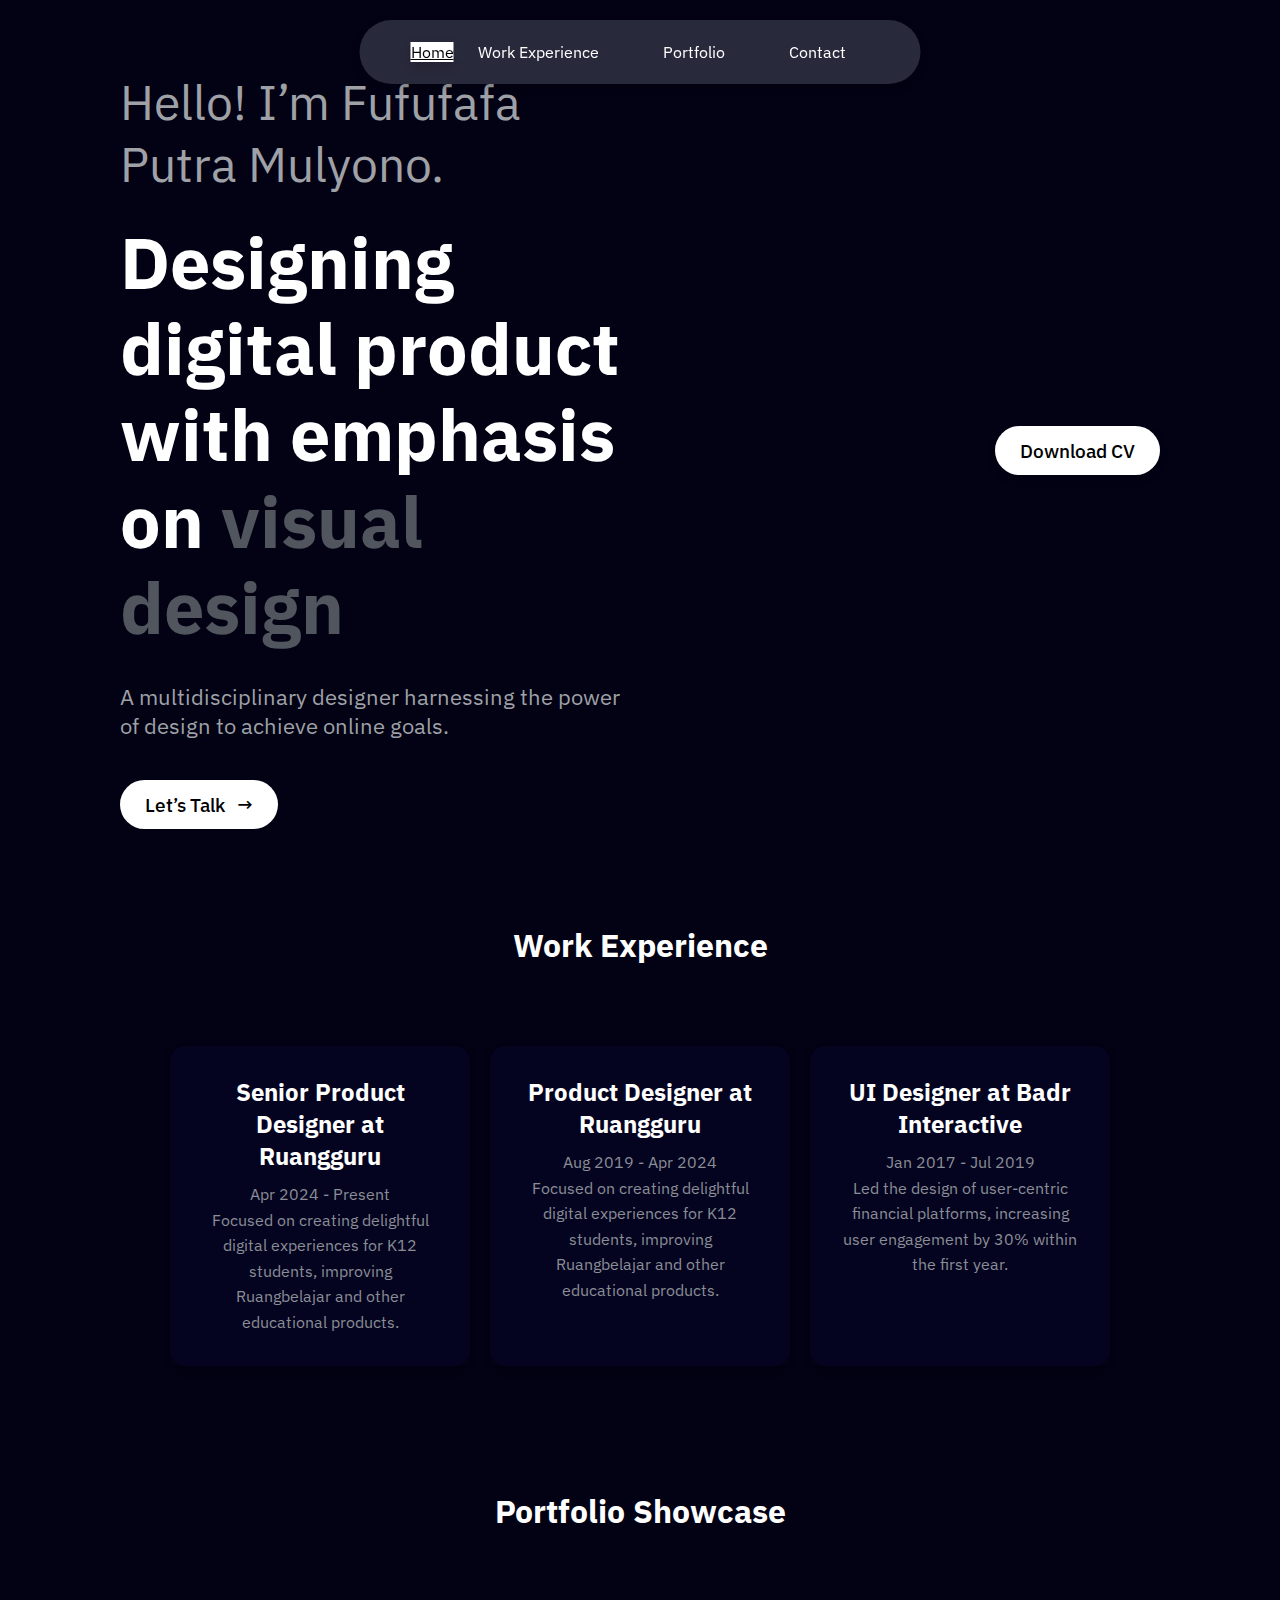
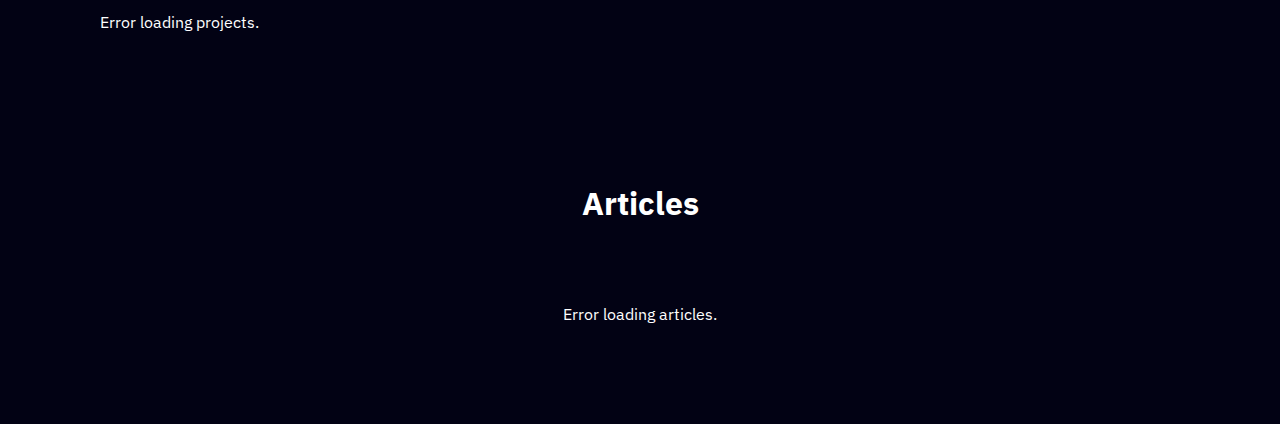
==== commit 67a7c88e: "Update section article" ====
--- a/index.html
+++ b/index.html
@@ -67,6 +67,14 @@
         </div>
     </section>
 
+    <!-- Article Section -->
+    <section id="articles" class="articles">
+        <h2>Articles</h2>
+        <div id="article-items" class="article-items">
+            <p>Loading articles...</p>
+        </div>
+    </section>
+
     <script src="script.js"></script>
 </body>
 </html>--- a/style.css
+++ b/style.css
@@ -385,4 +385,73 @@
     color: #d3d3d3;
     font-size: 1.2rem;
     line-height: 1.6;
+}
+
+/* Article Section */
+.articles {
+    padding: 50px 100px;
+    background-color: var(--primary-color);
+    color: var(--text-color);
+    text-align: center;
+}
+
+.articles h2 {
+    font-size: 2rem;
+    margin-bottom: 30px;
+}
+
+.article-items {
+    display: flex;
+    flex-wrap: wrap;
+    gap: 20px;
+    justify-content: center;
+    padding: 50px 100px;
+}
+
+.article-item {
+    background-color: var(--secondary-color);
+    padding: 20px;
+    border-radius: 10px;
+    box-shadow: 0 4px 8px var(--box-shadow);
+    transition: transform 0.3s ease, box-shadow 0.3s ease;
+    max-width: 300px;
+    flex: 1 1 calc(33.333% - 40px);
+}
+
+.article-item:hover {
+    transform: translateY(-10px);
+    box-shadow: 0 6px 20px var(--box-shadow);
+}
+
+.article-item img {
+    width: 100%;
+    height: 200px;
+    object-fit: cover;
+    margin-bottom: 16px;
+    border-radius: 10px;
+}
+
+.article-item h3 {
+    font-size: 1.5rem;
+    margin-bottom: 10px;
+}
+
+.article-item p {
+    color: var(--muted-text-color);
+    margin-bottom: 10px;
+    line-height: 1.6;
+}
+
+.article-item .read-more {
+    display: inline-block;
+    padding: 10px 20px;
+    background-color: #ffffff;
+    color: #000000;
+    border-radius: 50px;
+    text-decoration: none;
+    transition: background-color 0.3s ease;
+}
+
+.article-item .read-more:hover {
+    background-color: #e6e6e6;
 }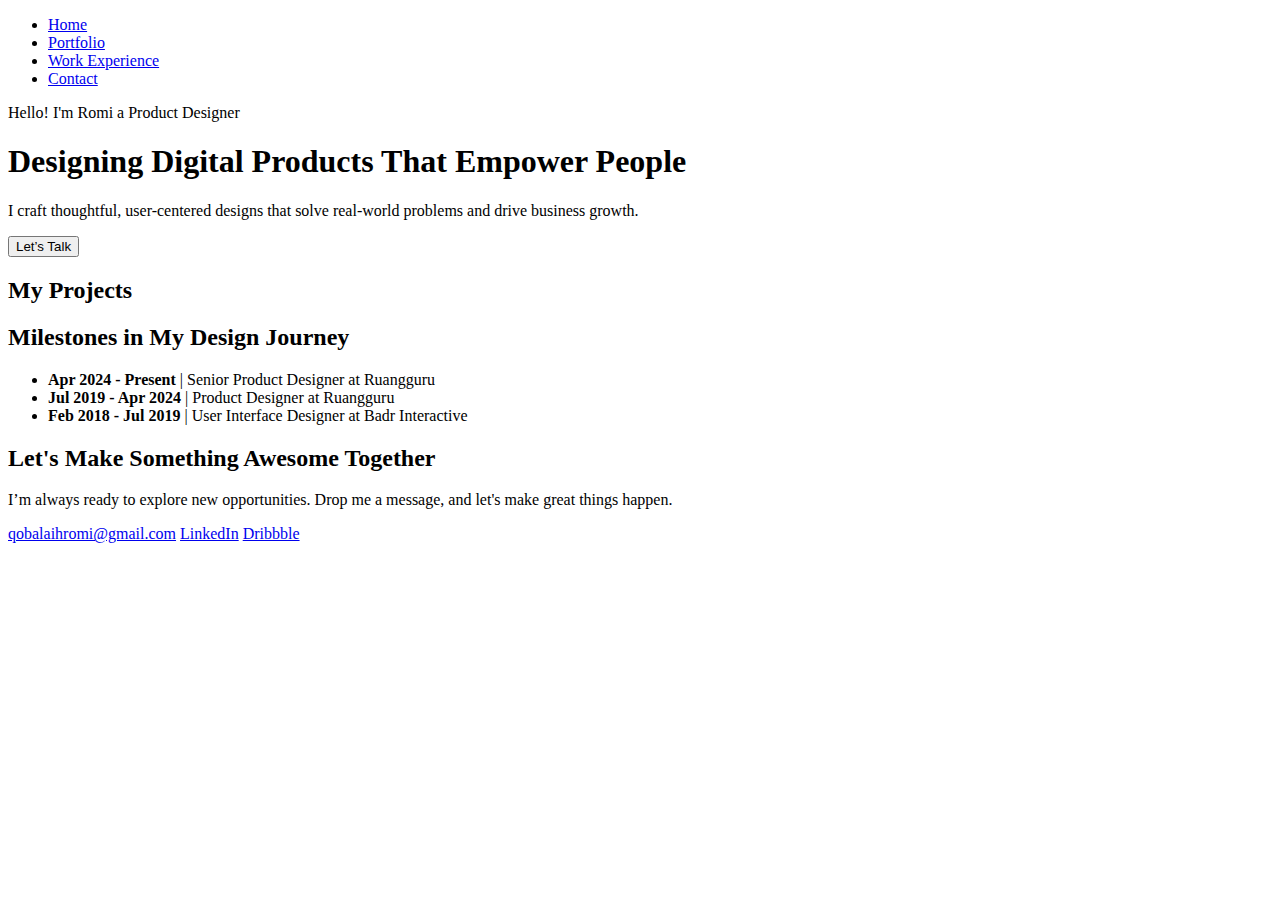
==== commit 31e17fd7: "Update" ====
--- a/index.html
+++ b/index.html
@@ -1,80 +1,55 @@
 <!DOCTYPE html>
 <html lang="en">
 <head>
-    <meta charset="UTF-8">
-    <meta name="viewport" content="width=device-width, initial-scale=1.0">
-    <title>Ihromi Design Portfolio</title>
-    <link rel="preconnect" href="https://fonts.googleapis.com">
-    <link rel="preconnect" href="https://fonts.gstatic.com" crossorigin>
-    <link href="https://fonts.googleapis.com/css2?family=IBM+Plex+Sans:wght@100;200;300;400;500;600;700&display=swap" rel="stylesheet">
-    <link rel="stylesheet" href="style.css">
+  <meta charset="UTF-8">
+  <meta name="viewport" content="width=device-width, initial-scale=1.0">
+  <title>Romi Portfolio</title>
+  <link rel="stylesheet" href="styles.css">
 </head>
 <body>
-    <!-- Navbar -->
-    <header>
-        <nav class="navbar">
-            <div class="logo">
-                <a href="#hero" class="home-link">Home</a>
-            </div>
-            <ul class="nav-links">
-                <li><a href="#work-experience">Work Experience</a></li>
-                <li><a href="#portfolio">Portfolio</a></li>
-                <li><a href="#contact">Contact</a></li>
-            </ul>
-        </nav>
-    </header>
-    <!-- Hero Section -->
-    <section class="hero">
-        <div class="hero-content">
-            <h1>Hello! I’m Fufufafa Putra Mulyono.</h1>
-            <h2>Designing digital product with emphasis on <span>visual design</span></h2>
-            <p>A multidisciplinary designer harnessing the power of design to achieve online goals.</p>
-            <a href="#contact" class="btn">Let’s Talk <span>→</span></a>
-        </div>
-        <div class="hero-cv">
-            <a href="path-to-cv.pdf" class="download-cv-btn">Download CV</a>
-        </div>
-    </section>
+  <!-- Navbar -->
+  <nav>
+    <ul>
+      <li><a href="#hero">Home</a></li>
+      <li><a href="#portfolio">Portfolio</a></li>
+      <li><a href="#experience">Work Experience</a></li>
+      <li><a href="#contact">Contact</a></li>
+    </ul>
+  </nav>
 
-    <!-- Work Experience Section -->
-    <section id="work-experience" class="work-experience">
-        <h2>Work Experience</h2>
-        <div class="experience-cards">
-            <div class="card">
-                <h3>Senior Product Designer at Ruangguru</h3>
-                <p class="experience-time">Apr 2024 - Present</p>
-                <p>Focused on creating delightful digital experiences for K12 students, improving Ruangbelajar and other educational products.</p>
-            </div>
-            <div class="card">
-                <h3>Product Designer at Ruangguru</h3>
-                <p class="experience-time">Aug 2019 - Apr 2024</p>
-                <p>Focused on creating delightful digital experiences for K12 students, improving Ruangbelajar and other educational products.</p>
-            </div>
-            <div class="card">
-                <h3>UI Designer at Badr Interactive</h3>
-                <p class="experience-time">Jan 2017 - Jul 2019</p>
-                <p>Led the design of user-centric financial platforms, increasing user engagement by 30% within the first year.</p>
-            </div>
-            <!-- Card lainnya bisa ditambahkan dengan struktur serupa -->
-        </div>
-    </section>
+  <!-- Hero Section -->
+  <section id="hero">
+    <p>Hello! I'm Romi a Product Designer</p>
+    <h1>Designing Digital Products That Empower People</h1>
+    <p>I craft thoughtful, user-centered designs that solve real-world problems and drive business growth.</p>
+    <button class="cta-button">Let’s Talk</button>
+  </section>
 
-    <!-- Portfolio Showcase Section -->
-    <section id="portfolio" class="portfolio">
-        <h2>Portfolio Showcase</h2>
-        <div id="portfolio-items" class="portfolio-items">
-            <p>Loading projects...</p>
-        </div>
-    </section>
+  <!-- Portfolio Section -->
+  <section id="portfolio">
+    <h2>My Projects</h2>
+    <div id="projects" class="projects-grid"></div>
+  </section>
 
-    <!-- Article Section -->
-    <section id="articles" class="articles">
-        <h2>Articles</h2>
-        <div id="article-items" class="article-items">
-            <p>Loading articles...</p>
-        </div>
-    </section>
+  <!-- Experience Section -->
+  <section id="experience">
+    <h2>Milestones in My Design Journey</h2>
+    <ul>
+      <li><strong>Apr 2024 - Present</strong> | Senior Product Designer at Ruangguru</li>
+      <li><strong>Jul 2019 - Apr 2024</strong> | Product Designer at Ruangguru</li>
+      <li><strong>Feb 2018 - Jul 2019</strong> | User Interface Designer at Badr Interactive</li>
+    </ul>
+  </section>
 
-    <script src="script.js"></script>
+  <!-- Contact Section -->
+  <section id="contact">
+    <h2>Let's Make Something Awesome Together</h2>
+    <p>I’m always ready to explore new opportunities. Drop me a message, and let's make great things happen.</p>
+    <a href="mailto:qobalaihromi@gmail.com" class="contact-btn">qobalaihromi@gmail.com</a>
+    <a href="https://linkedin.com/in/qobalaihromi" class="contact-btn">LinkedIn</a>
+    <a href="https://dribbble.com/qobalaihromi" class="contact-btn">Dribbble</a>
+  </section>
+
+  <script src="scripts.js"></script>
 </body>
 </html>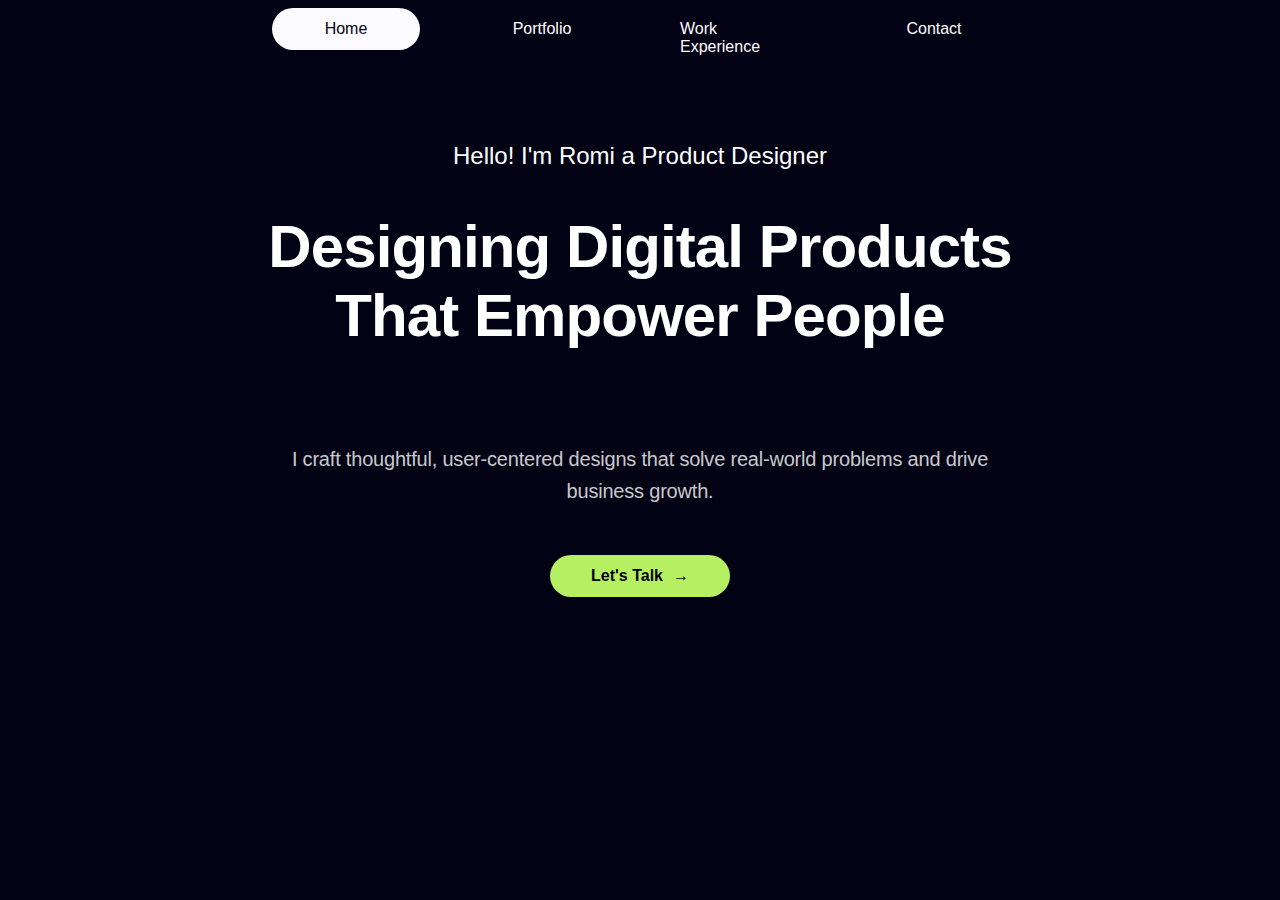
==== commit 587ced51: "Update new code" ====
--- a/index.html
+++ b/index.html
@@ -3,53 +3,31 @@
 <head>
   <meta charset="UTF-8">
   <meta name="viewport" content="width=device-width, initial-scale=1.0">
-  <title>Romi Portfolio</title>
-  <link rel="stylesheet" href="styles.css">
+  <title>Romi's Portfolio</title>
+  <link rel="stylesheet" href="style.css">
 </head>
 <body>
-  <!-- Navbar -->
-  <nav>
-    <ul>
-      <li><a href="#hero">Home</a></li>
-      <li><a href="#portfolio">Portfolio</a></li>
-      <li><a href="#experience">Work Experience</a></li>
-      <li><a href="#contact">Contact</a></li>
-    </ul>
-  </nav>
+  <header>
+    <nav class="sticky-navbar">
+      <ul class="navbar">
+        <li><a href="#hero" class="navbar-tab active">Home</a></li>
+        <li><a href="#portfolio" class="navbar-tab">Portfolio</a></li>
+        <li><a href="#work-experience" class="navbar-tab">Work Experience</a></li>
+        <li><a href="#contact" class="navbar-tab">Contact</a></li>
+      </ul>
+    </nav>
+    <section id="hero" class="section-hero">
+      <div class="container-section-hero">
+        <h2 class="intro-text">Hello! I'm Romi a Product Designer</h2>
+        <h1 class="main-headline">Designing Digital Products That Empower People</h1>
+        <p class="sub-headline">
+          I craft thoughtful, user-centered designs that solve real-world problems and drive business growth.
+        </p>
+        <a href="#contact" class="cta-button">Let's Talk <span>→</span></a>
+      </div>
+    </section>
+  </header>
 
-  <!-- Hero Section -->
-  <section id="hero">
-    <p>Hello! I'm Romi a Product Designer</p>
-    <h1>Designing Digital Products That Empower People</h1>
-    <p>I craft thoughtful, user-centered designs that solve real-world problems and drive business growth.</p>
-    <button class="cta-button">Let’s Talk</button>
-  </section>
-
-  <!-- Portfolio Section -->
-  <section id="portfolio">
-    <h2>My Projects</h2>
-    <div id="projects" class="projects-grid"></div>
-  </section>
-
-  <!-- Experience Section -->
-  <section id="experience">
-    <h2>Milestones in My Design Journey</h2>
-    <ul>
-      <li><strong>Apr 2024 - Present</strong> | Senior Product Designer at Ruangguru</li>
-      <li><strong>Jul 2019 - Apr 2024</strong> | Product Designer at Ruangguru</li>
-      <li><strong>Feb 2018 - Jul 2019</strong> | User Interface Designer at Badr Interactive</li>
-    </ul>
-  </section>
-
-  <!-- Contact Section -->
-  <section id="contact">
-    <h2>Let's Make Something Awesome Together</h2>
-    <p>I’m always ready to explore new opportunities. Drop me a message, and let's make great things happen.</p>
-    <a href="mailto:qobalaihromi@gmail.com" class="contact-btn">qobalaihromi@gmail.com</a>
-    <a href="https://linkedin.com/in/qobalaihromi" class="contact-btn">LinkedIn</a>
-    <a href="https://dribbble.com/qobalaihromi" class="contact-btn">Dribbble</a>
-  </section>
-
-  <script src="scripts.js"></script>
+  <script src="script.js"></script>
 </body>
-</html>+</html>
--- a/style.css
+++ b/style.css
@@ -0,0 +1,133 @@
+/* Global Reset */
+* {
+    margin: 0;
+    padding: 0;
+    box-sizing: border-box;
+  }
+  
+  body {
+    font-family: 'Inter', sans-serif;
+    background-color: #020214;
+    color: white;
+  }
+  
+  /* Section Hero Styling */
+  .section-hero {
+    display: flex;
+    width: calc(100% - 200px); /* Menyesuaikan width untuk memasukkan margin */
+    padding: 72px 0px;
+    flex-direction: column;
+    align-items: center;
+    gap: 88px;
+    margin: 0 100px; /* Menambahkan margin kanan dan kiri 100px */
+    background: #020214;
+  }
+  
+  .container-section-hero {
+    display: flex;
+    flex-direction: column;
+    align-items: center;
+    gap: 48px;
+    align-self: stretch;
+  }
+  
+  .intro-text {
+    color: #FFF;
+    text-align: center;
+    font-family: 'Inter', sans-serif;
+    font-size: 24px;
+    font-weight: 500;
+    line-height: 16px;
+    align-self: stretch;
+  }
+  
+  .main-headline {
+    display: flex;
+    width: 806px;
+    height: 183px;
+    justify-content: center;
+    color: #FFF;
+    text-align: center;
+    font-family: 'Poppins', sans-serif;
+    font-size: 60px;
+    font-weight: 600;
+    letter-spacing: -0.9px;
+  }
+  
+  .sub-headline {
+    color: rgba(255, 255, 255, 0.80);
+    text-align: center;
+    font-family: 'Inter', sans-serif;
+    font-size: 20px;
+    font-weight: 400;
+    line-height: 32px;
+    letter-spacing: -0.2px;
+    width: 702px;
+  }
+  
+  /* Navbar Styling */
+  .sticky-navbar {
+    display: flex;
+    padding: 8px;
+    align-items: center;
+    justify-content: center;
+    gap: 12px;
+    position: sticky;
+    top: 0;
+    background-color: #020214;
+    z-index: 1000;
+    margin: 0 100px; /* Menambahkan margin kanan dan kiri 100px */
+  }
+  
+  .navbar {
+    display: flex;
+    gap: 48px;
+    list-style: none;
+  }
+  
+  .navbar-tab {
+    display: flex;
+    width: 148px;
+    min-width: 120px;
+    padding: 12px 16px;
+    justify-content: center;
+    align-items: center;
+    gap: 10px;
+    border-radius: 33px;
+    text-decoration: none;
+    color: white;
+    font-family: 'Inter', sans-serif;
+    background: transparent;
+  }
+  
+  .navbar-tab.active {
+    background: #FAFAFF;
+    color: #020214;
+  }
+  
+  .navbar-tab:hover {
+    background: #FAFAFF;
+    color: #020214;
+  }
+  
+  /* CTA Button Styling */
+  .cta-button {
+    display: flex;
+    width: 180px;
+    min-width: 120px;
+    padding: 12px 16px;
+    justify-content: center;
+    align-items: center;
+    gap: 10px;
+    border-radius: 33px;
+    background: #B5F062;
+    color: black;
+    font-weight: bold;
+    text-decoration: none;
+    transition: background-color 0.3s ease;
+  }
+  
+  .cta-button:hover {
+    background-color: #99c635;
+  }
+  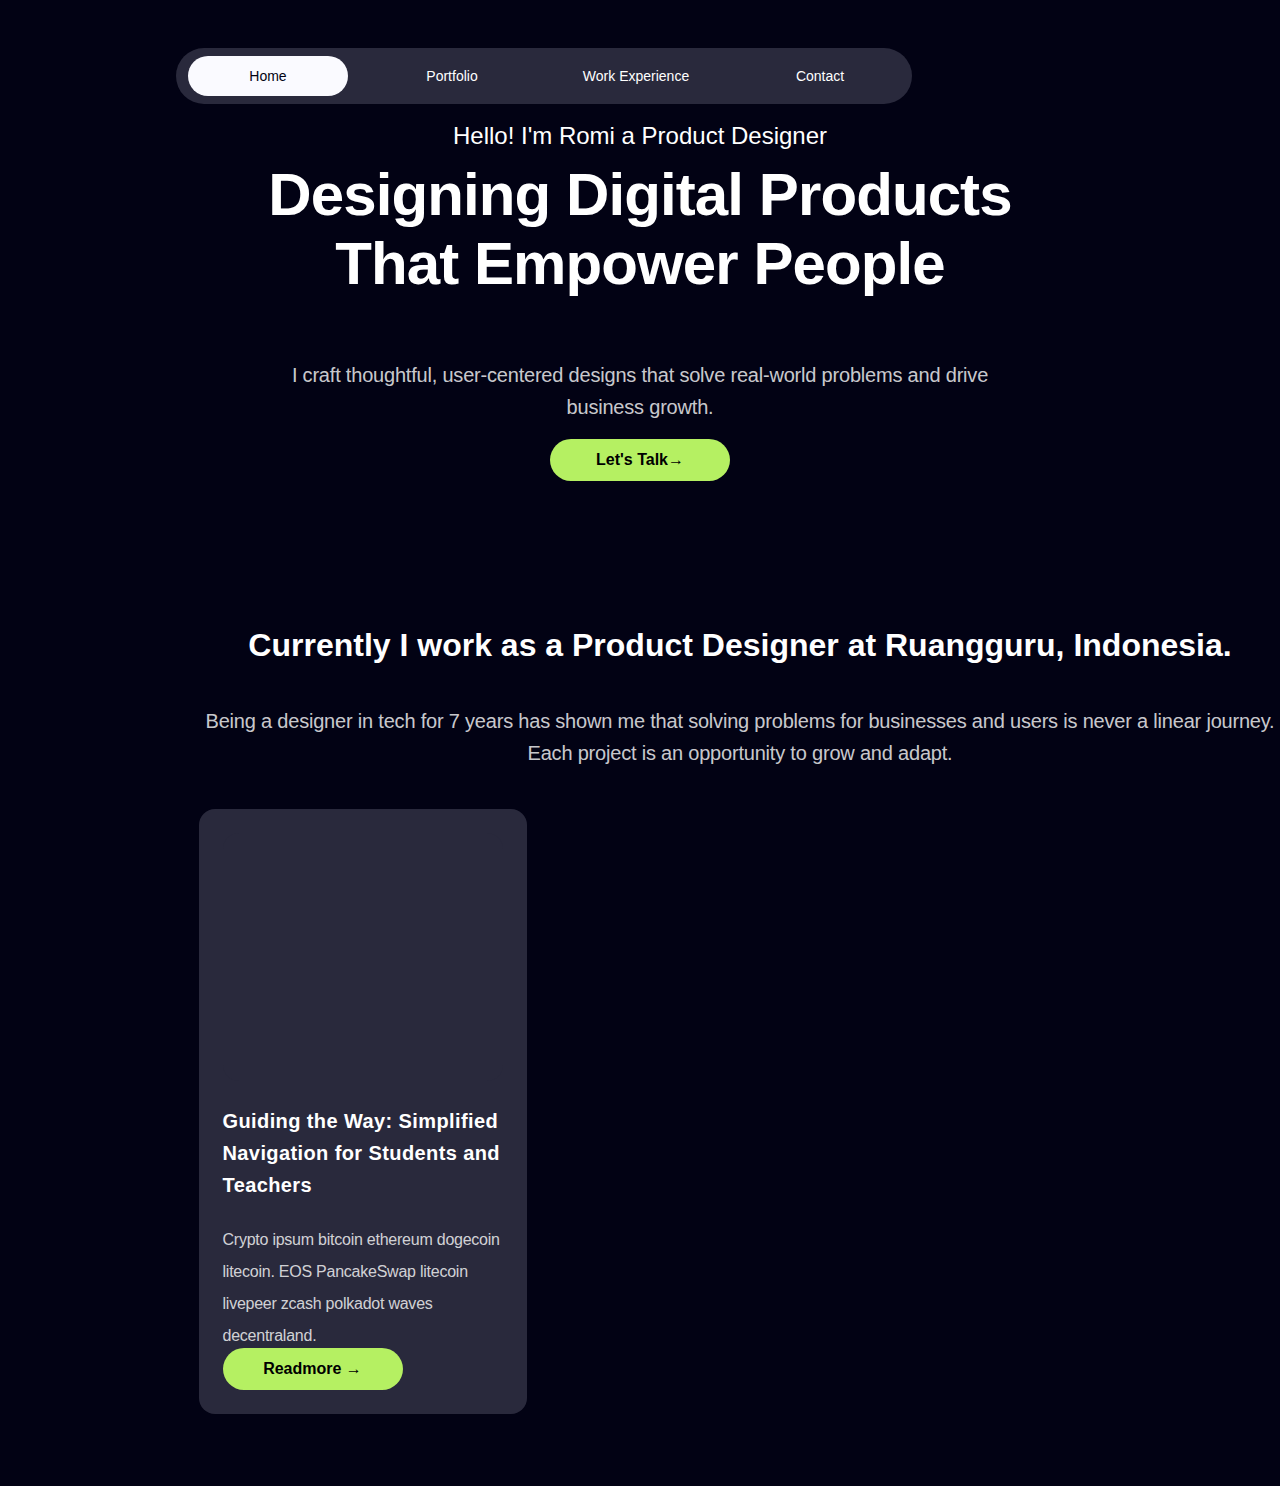
==== commit 51e64e29: "Update section portfolio with new approach" ====
--- a/index.html
+++ b/index.html
@@ -7,6 +7,7 @@
   <link rel="stylesheet" href="style.css">
 </head>
 <body>
+  <!-- Navigation and Hero Section -->
   <header>
     <nav class="sticky-navbar">
       <ul class="navbar">
@@ -16,6 +17,7 @@
         <li><a href="#contact" class="navbar-tab">Contact</a></li>
       </ul>
     </nav>
+
     <section id="hero" class="section-hero">
       <div class="container-section-hero">
         <h2 class="intro-text">Hello! I'm Romi a Product Designer</h2>
@@ -28,6 +30,33 @@
     </section>
   </header>
 
+  <!-- Portfolio Section -->
+  <main>
+    <section id="portfolio" class="section-portfolio">
+      <div class="container-content-section">
+        <h2 class="portfolio-title">Currently I work as a Product Designer at Ruangguru, Indonesia.</h2>
+        <p class="portfolio-subtitle">
+          Being a designer in tech for 7 years has shown me that solving problems for businesses and users is never a linear journey. Each project is an opportunity to grow and adapt.
+        </p>
+
+        <div class="portfolio-container">
+          <!-- Portfolio cards will be dynamically created by JavaScript -->
+          <!-- Example placeholder for fallback -->
+          <div class="portfolio-card">
+            <div class="thumbnail"></div> <!-- Placeholder for thumbnail -->
+            <h3>Guiding the Way: Simplified Navigation for Students and Teachers</h3>
+            <p>
+              Crypto ipsum bitcoin ethereum dogecoin litecoin. EOS PancakeSwap litecoin livepeer zcash polkadot waves decentraland.
+            </p>
+            <a href="#" class="cta-button" aria-label="Read more about Guiding the Way">Readmore →</a>
+          </div>
+          <!-- More cards dynamically generated -->
+        </div>
+      </div>
+    </section>
+  </main>
+
+  <!-- Script -->
   <script src="script.js"></script>
 </body>
 </html>
--- a/style.css
+++ b/style.css
@@ -3,45 +3,43 @@
     margin: 0;
     padding: 0;
     box-sizing: border-box;
-  }
-  
-  body {
+}
+
+body {
     font-family: 'Inter', sans-serif;
     background-color: #020214;
     color: white;
-  }
-  
-  /* Section Hero Styling */
-  .section-hero {
-    display: flex;
-    width: calc(100% - 200px); /* Menyesuaikan width untuk memasukkan margin */
-    padding: 72px 0px;
+}
+
+/* Section Hero Styling */
+.section-hero {
+    display: flex;
+    width: 100%;
     flex-direction: column;
     align-items: center;
     gap: 88px;
-    margin: 0 100px; /* Menambahkan margin kanan dan kiri 100px */
+    padding: 72px 100px;
     background: #020214;
-  }
-  
-  .container-section-hero {
-    display: flex;
-    flex-direction: column;
-    align-items: center;
-    gap: 48px;
+}
+
+.container-section-hero {
+    display: flex;
+    flex-direction: column;
+    align-items: center;
+    gap: 16px;
     align-self: stretch;
-  }
-  
-  .intro-text {
-    color: #FFF;
-    text-align: center;
-    font-family: 'Inter', sans-serif;
+}
+
+.intro-text {
+    color: #FFF;
+    text-align: center;
     font-size: 24px;
     font-weight: 500;
     line-height: 16px;
     align-self: stretch;
-  }
-  
-  .main-headline {
+}
+
+.main-headline {
     display: flex;
     width: 806px;
     height: 183px;
@@ -52,82 +50,204 @@
     font-size: 60px;
     font-weight: 600;
     letter-spacing: -0.9px;
-  }
-  
-  .sub-headline {
+    line-height: normal;
+}
+
+.sub-headline {
     color: rgba(255, 255, 255, 0.80);
     text-align: center;
-    font-family: 'Inter', sans-serif;
     font-size: 20px;
     font-weight: 400;
     line-height: 32px;
     letter-spacing: -0.2px;
     width: 702px;
-  }
-  
-  /* Navbar Styling */
-  .sticky-navbar {
-    display: flex;
-    padding: 8px;
+}
+
+/* Navbar Container Styling */
+.sticky-navbar {
+    display: flex;
+    padding: 8px 12px;
     align-items: center;
     justify-content: center;
     gap: 12px;
     position: sticky;
-    top: 0;
-    background-color: #020214;
+    top: 48px;
     z-index: 1000;
-    margin: 0 100px; /* Menambahkan margin kanan dan kiri 100px */
-  }
-  
-  .navbar {
-    display: flex;
-    gap: 48px;
+    border-radius: 99px;
+    background: #29293C;
+    margin: 0 auto;
+    max-width: fit-content;
+    left: 50%;
+    transform: translateX(-50%);
+}
+
+.navbar {
+    display: flex;
+    gap: 24px;
     list-style: none;
-  }
-  
-  .navbar-tab {
-    display: flex;
-    width: 148px;
-    min-width: 120px;
+}
+
+.navbar-tab {
+    display: flex;
+    width: 160px;
     padding: 12px 16px;
     justify-content: center;
     align-items: center;
-    gap: 10px;
     border-radius: 33px;
     text-decoration: none;
     color: white;
-    font-family: 'Inter', sans-serif;
+    font-size: 14px;
     background: transparent;
-  }
-  
-  .navbar-tab.active {
+}
+
+.navbar-tab.active {
     background: #FAFAFF;
     color: #020214;
-  }
-  
-  .navbar-tab:hover {
+}
+
+.navbar-tab:hover {
     background: #FAFAFF;
     color: #020214;
-  }
-  
-  /* CTA Button Styling */
-  .cta-button {
+}
+
+/* CTA Button Styling */
+.cta-button {
     display: flex;
     width: 180px;
-    min-width: 120px;
     padding: 12px 16px;
     justify-content: center;
     align-items: center;
-    gap: 10px;
     border-radius: 33px;
     background: #B5F062;
     color: black;
     font-weight: bold;
     text-decoration: none;
     transition: background-color 0.3s ease;
-  }
-  
-  .cta-button:hover {
+}
+
+.cta-button:hover {
     background-color: #99c635;
-  }
-  +}
+
+/* Portfolio Section Styling */
+.section-portfolio {
+    display: flex;
+    flex-direction: column;
+    width: 100%; /* Set to 100% for responsive design */
+    max-width: 1280px;
+    margin: 72px 100px;
+    align-items: center;
+    gap: 88px;
+    background: #020214;
+}
+
+.container-content-section {
+    display: flex;
+    width: 100%; /* Make this responsive */
+    max-width: 1083px;
+    flex-direction: column;
+    align-items: flex-start;
+    gap: 40px;
+}
+
+.portfolio-title {
+    align-self: stretch;
+    color: #FFF;
+    text-align: center;
+    font-size: 32px;
+    font-weight: 700;
+    line-height: 40px; /* 125% */
+}
+
+.portfolio-subtitle {
+    width: 100%; /* Make this responsive */
+    max-width: 1083px;
+    color: rgba(255, 255, 255, 0.80);
+    text-align: center;
+    font-size: 20px;
+    font-weight: 400;
+    line-height: 32px; /* 160% */
+    letter-spacing: -0.2px;
+}
+
+.portfolio-container {
+    display: flex;
+    justify-content: space-between;
+    gap: 24px;
+    flex-wrap: wrap;
+}
+
+/* Card Portfolio */
+.portfolio-card {
+    display: flex;
+    flex-direction: column;
+    width: 328px;
+    background: #29293C;
+    padding: 24px;
+    border-radius: 16px;
+    gap: 24px;
+    align-items: flex-start;
+    min-height: 100%; /* Ensure equal heights */
+}
+
+.thumbnail {
+    height: 248px;
+    width: 100%;
+    border-radius: 16px;
+    background: #29293C;
+}
+
+.portfolio-card h3 {
+    height: 95px;
+    color: #FFF;
+    font-size: 20px;
+    font-weight: 700;
+    line-height: 32px;
+    letter-spacing: 0.4px;
+}
+
+.portfolio-card p {
+    height: 100px;
+    color: rgba(255, 255, 255, 0.80);
+    font-size: 16px;
+    font-weight: 400;
+    line-height: 32px;
+    letter-spacing: -0.24px;
+}
+
+.portfolio-card .cta-button {
+    display: flex;
+    width: 180px;
+    padding: 12px 16px;
+    justify-content: center;
+    align-items: center;
+    border-radius: 33px;
+    background: #B5F062;
+}
+
+/* Ensure cards have equal heights */
+.portfolio-container .portfolio-card {
+    height: 100%; /* Make sure the cards stretch equally */
+}
+
+/* Media Query */
+@media (max-width: 768px) {
+    .section-portfolio {
+        width: 100%;
+        padding: 72px 24px;
+    }
+    
+    .container-content-section {
+        width: 100%;
+    }
+
+    .portfolio-container {
+        flex-direction: column;
+        align-items: center;
+        gap: 48px;
+    }
+
+    .portfolio-card {
+        width: 100%;
+    }
+}
